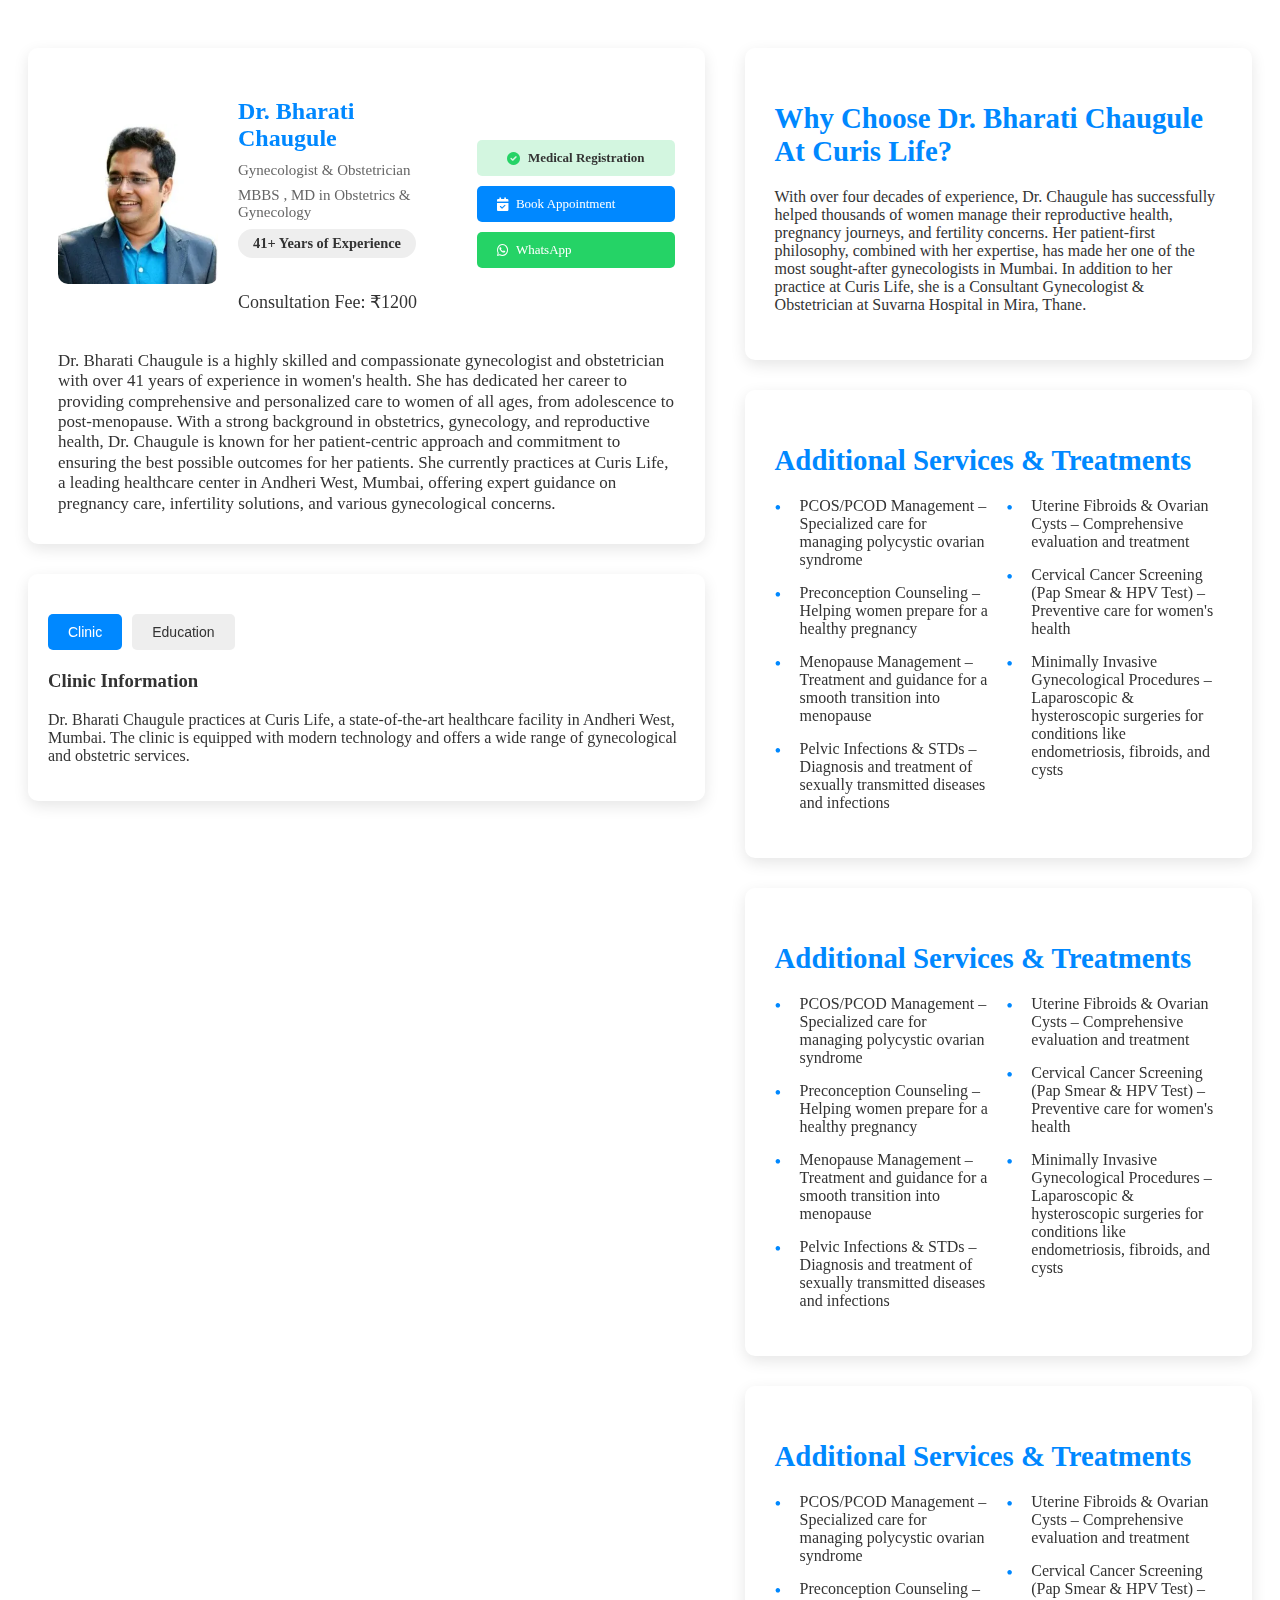
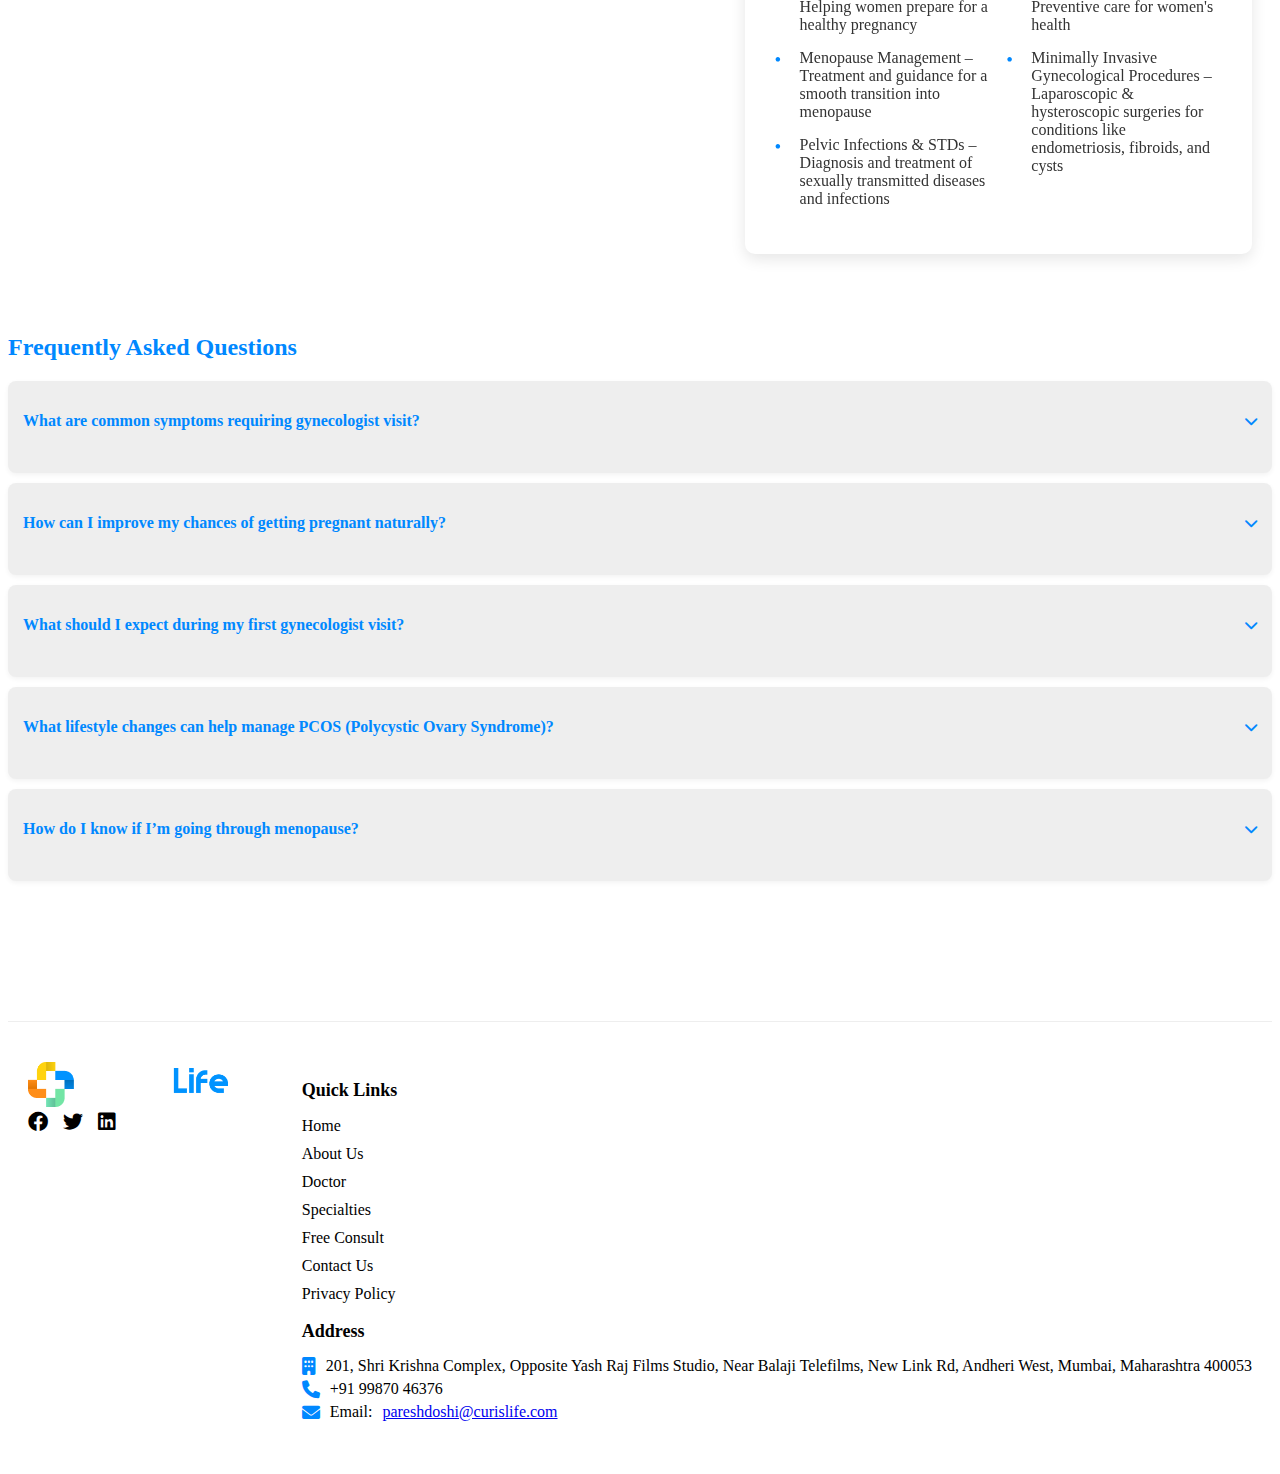
==== dr.html @ 33b1bb9e "first commit" ====
<!DOCTYPE html>
<html lang="en">

<head>
    <meta charset="UTF-8">
    <meta name="viewport" content="width=device-width, initial-scale=1.0">
    <meta name="description"
        content="Dr. Bharati Chaugule - Experienced Gynecologist & Obstetrician in Andheri West, Mumbai">
    <link rel="stylesheet" href="https://cdnjs.cloudflare.com/ajax/libs/font-awesome/6.0.0/css/all.min.css">
    <title>Dr. Bharati Chaugule - Gynecologist | Curis Life</title>
    <style>
        :root {
            --primary-color: #08f;
            /* Blue for primary elements */
            --whatsapp-color: #25d366;
            /* WhatsApp green */
            --text-color: #333;
            /* Main text color */
            --light-bg: #eeeeee;
            /* Light background */
            --white: #ffffff;
            /* White background */
        }

        .main-content {
            padding: 40px 0;
            color: var(--text-color);
        }

        .container {
            max-width: 1300px;
            margin: 0 auto;
            padding: 0 20px;
            display: flex;
            gap: 40px;
        }

        .left-column {
            flex: 4;
        }

        .right-column {
            flex: 3;
        }

        .doctor-profile-box {
            background: var(--white);
            padding: 30px;
            border-radius: 10px;
            box-shadow: 0 5px 15px rgba(0, 0, 0, 0.1);
        }

        .doctor-profile {
            display: flex;
            align-items: center;
            gap: 20px;
            margin-bottom: 20px;
        }

        .doctor-photo {
            width: 160px;
            height: 160px;
            object-fit: cover;
            border-radius: 10px;
        }

        .doctor-info {
            flex: 1;
        }

        .doctor-info h2 {
            font-size: 24px;
            margin-bottom: 10px;
            color: var(--primary-color);
        }

        .specialization {
            font-size: 15px;
            color: #666;
            margin: 8px 0;
        }

        .fees {
            font-size: 18px;
        }

        .experience-badge {
            background: var(--light-bg);
            color: var(--text-color);
            padding: 6px 15px;
            border-radius: 20px;
            display: inline-block;
            margin-bottom: 15px;
            font-size: 0.9rem;
            font-weight: bold;
        }

        .action-buttons {
            display: flex;
            flex-direction: column;
            gap: 10px;
            margin-left: auto;
        }

        .btn {
            padding: 10px 20px;
            border-radius: 5px;
            font-size: 13px;
            font-weight: 500;
            display: flex;
            align-items: center;
            gap: 8px;
            text-decoration: none;
            transition: all 0.3s ease;
        }

        .medical-registration {
            padding: 10px 30px;
            font-size: 13px;
            font-weight: bold;
            display: flex;
            align-items: center;
            gap: 8px;
            color: var(--text-color);
            background: rgba(37, 211, 102, 0.2);
            border-radius: 5px;
        }

        .btn-primary {
            background: var(--primary-color);
            color: var(--white);
        }

        .btn-primary:hover {
            background: #0073e6;
        }

        .btn-whatsapp {
            background: var(--whatsapp-color);
            color: var(--white);
        }

        .btn-whatsapp:hover {
            background: #128c7e;
        }

        .doctor-description {
            font-size: 17px;
            color: var(--text-color);
            line-height: 1.2;
            margin-top: 20px;
        }

        .toggle-section {
            background: var(--white);
            padding: 20px;
            margin: 30px 0;
            border-radius: 10px;
            box-shadow: 0 5px 15px rgba(0, 0, 0, 0.1);
        }

        .toggle-buttons {
            display: flex;
            gap: 10px;
            margin-top: 20px;
        }

        .toggle-btn {
            padding: 10px 20px;
            border: none;
            border-radius: 5px;
            background: var(--light-bg);
            color: var(--text-color);
            cursor: pointer;
            font-size: 14px;
            transition: all 0.3s ease;
        }

        .toggle-btn.active {
            background: var(--primary-color);
            color: var(--white);
        }

        .toggle-content {
            display: none;
            margin-top: 20px;
        }

        .toggle-content.active {
            display: block;
        }

        .info-section {
            margin-bottom: 40px;
        }

        .info-box {
            background: var(--white);
            padding: 30px;
            border-radius: 10px;
            box-shadow: 0 5px 15px rgba(0, 0, 0, 0.1);
            margin-bottom: 30px;
        }

        .info-box h2 {
            color: var(--primary-color);
            margin-bottom: 20px;
            font-size: 1.8rem;
        }

        .services-list {
            columns: 2;
            list-style-type: none;
            padding: 0;
        }

        .services-list li {
            margin-bottom: 15px;
            padding-left: 25px;
            position: relative;
            break-inside: avoid;
        }

        .services-list li:before {
            content: "•";
            color: var(--primary-color);
            position: absolute;
            left: 0;
            font-size: 1.2em;
        }

        .faq-box {
            margin-top: 40px;
        }

        .faq-box h2 {
            font-size: 1.5rem;
            color: var(--primary-color);
            margin-bottom: 20px;
        }

        .faq-list {
            margin-top: 10px;
        }

        .faq-item {
            background: var(--light-bg);
            padding: 15px;
            margin: 10px 0;
            border-radius: 8px;
            box-shadow: 0 2px 5px rgba(0, 0, 0, 0.05);
        }

        .faq-question {
            color: var(--primary-color);
            margin-bottom: 8px;
            font-size: 1rem;
        }

        .faq-answer {
            color: #555;
            font-size: 0.9rem;
            line-height: 1.5;
        }

        .faq-box {
            margin: 40px auto;
        }

        .faq-box h2 {
            font-size: 1.5rem;
            color: var(--primary-color);
            margin-bottom: 20px;
        }

        .faq-list {
            margin-top: 10px;
        }

        .faq-item {
            background: var(--light-bg);
            padding: 15px;
            margin: 10px 0;
            border-radius: 8px;
            box-shadow: 0 2px 5px rgba(0, 0, 0, 0.05);
            cursor: pointer;
            transition: all 0.3s ease;
        }

        .faq-question {
            color: var(--primary-color);
            margin-bottom: 0;
            font-size: 16px;
            display: flex;
            justify-content: space-between;
            align-items: center;
        }

        .faq-question i {
            font-size: 14px;
            transition: transform 0.3s ease;
        }

        .faq-answer {
            color: #555;
            font-size: 14px;
            line-height: 1.5;
            max-height: 0;
            overflow: hidden;
            transition: max-height 0.3s ease, padding-top 0.3s ease;
        }

        .faq-item.active .faq-answer {
            max-height: 200px;
            /* Adjust based on content */
            padding-top: 10px;
        }

        .faq-item.active .faq-question i {
            transform: rotate(180deg);
        }

        @media (max-width: 768px) {
            .faq-item {
                padding: 10px;
            }

            .faq-question {
                font-size: 14px;
            }

            .faq-answer {
                font-size: 13px;
            }
        }

        /* Responsive Styles */
        @media (max-width: 768px) {
            .container {
                flex-direction: column;
            }

            .doctor-profile {
                flex-direction: row;
                align-items: flex-start;
                gap: 15px;
            }

            .doctor-photo {
                width: 120px;
                height: 120px;
            }

            .doctor-info h2 {
                font-size: 20px;
            }

            .specialization {
                font-size: 14px;
            }

            .fees {
                font-size: 16px;
            }

            .action-buttons {
                margin-left: 0;
                flex-direction: row;
                gap: 10px;
            }

            .btn {
                padding: 8px 15px;
                font-size: 12px;
            }

            .medical-registration {
                padding: 8px 15px;
                font-size: 12px;
            }

            .services-list {
                columns: 1;
            }

            .left-column {
                position: static;
            }
        }

        @media (min-width: 769px) {
            .left-column {
                position: sticky;
                top: 20px;
                align-self: flex-start;
                height: fit-content;
            }
        }
        .footer-address {
    flex: 1;
    min-width: 200px;
}

.footer-address h3 {
    font-size: 18px;
    margin-bottom: 15px;
    color: var(--bg-white);
}

.footer-address p {
    margin: 5px 0;
    color: var(--bg-white);
    font-size: 16px;
}

footer {
    background: var(--footer-bg);
    padding: 40px 20px;
    border-top: 1px solid var(--light-bg);
    margin-top: 60px;
}

.footer-container {
    max-width: 1300px;
    margin: 0 auto;
    display: flex;
    justify-content: space-between;
    align-items: flex-start;
    gap: 40px;
    flex-wrap: wrap;
}

.footer-logo {
    flex: 1;
    min-width: 200px;
}

.footer-logo img {
    max-width: 200px;
    height: auto;
}

.footer-links {
    flex: 1;
    min-width: 200px;
}

.footer-links h3,
.footer-address h3,
.footer-social h3 {
    font-size: 18px;
    margin-bottom: 15px;
    color: var(--bg-white);
}

.footer-links ul {
    list-style: none;
    padding: 0;
}

.footer-links ul li {
    margin-bottom: 10px;
}

.footer-links ul li a {
    color: var(--bg-white);
    text-decoration: none;
    transition: color 0.3s ease;
}

.footer-links ul li a:hover {
    color: var(--primary-color);
}

.footer-address {
    flex: 1;
    min-width: 200px;
}

.footer-address p {
    margin: 5px 0;
    color: var(--bg-white);
    font-size: 16px;
    display: flex;
    align-items: center;
    gap: 10px;
}

.footer-address i {
    font-size: 18px;
    color: var(--primary-color);
}

.footer-social {
    flex: 1;
    min-width: 200px;
}

.social-icons {
    display: flex;
    gap: 15px;
}

.social-icons a {
    color: var(--bg-white);
    font-size: 20px;
    transition: color 0.3s ease;
}

.social-icons a:hover {
    color: var(--primary-color);
}

/* Responsive Styles */
@media (max-width: 768px) {
    .footer-container {
        flex-direction: column;
        align-items: center;
        text-align: center;
    }

    .footer-logo,
    .footer-links,
    .footer-address,
    .footer-social {
        text-align: center;
        margin-bottom: 20px;
    }

    .footer-logo img {
        margin-bottom: 20px;
    }

    .footer-address p {
        justify-content: center;
    }

    .social-icons {
        justify-content: center;
    }
}
    </style>
</head>

<body>
    <main class="main-content">
        <div class="container">
            <!-- Left Column: Profile Section -->
            <div class="left-column">
                <div class="doctor-profile-box">
                    <div class="doctor-profile">
                        <img src="Urologist-Abhishek-Shah_Curis-Life-Multispecialty-Clinic-Andheri-West.webp"
                            alt="Dr. Bharati Chaugule" class="doctor-photo">
                        <div class="doctor-info">
                            <h2>Dr. Bharati Chaugule</h2>
                            <p class="specialization">Gynecologist & Obstetrician</p>
                            <p class="specialization">MBBS , MD in Obstetrics & Gynecology</p>
                            <div class="experience-badge">41+ Years of Experience</div>
                            <p class="fees">Consultation Fee: ₹1200</p>
                        </div>
                        <div class="action-buttons">
                            <div class="medical-registration">
                                <i class="fas fa-check-circle" style="color: #25d366;"></i>
                                <span>Medical Registration</span>
                            </div>
                            <a href="tel:+919987046376" class="btn btn-primary">
                                <i class="fas fa-calendar-check"></i> Book Appointment
                            </a>
                            <a href="https://wa.me/919987046376" class="btn btn-whatsapp">
                                <i class="fab fa-whatsapp"></i> WhatsApp
                            </a>
                        </div>
                    </div>
                    <div class="doctor-description">
                        Dr. Bharati Chaugule is a highly skilled and compassionate gynecologist and obstetrician with
                        over 41 years of experience in women's health. She has dedicated her career to providing
                        comprehensive and personalized care to women of all ages, from adolescence to post-menopause.
                        With a strong background in obstetrics, gynecology, and reproductive health, Dr. Chaugule is
                        known for her patient-centric approach and commitment to ensuring the best possible outcomes for
                        her patients. She currently practices at Curis Life, a leading healthcare center in Andheri
                        West, Mumbai, offering expert guidance on pregnancy care, infertility solutions, and various
                        gynecological concerns.
                    </div>
                </div>
                <div class="toggle-section">
                    <div class="toggle-buttons">
                        <button class="toggle-btn active" id="clinicBtn">Clinic</button>
                        <button class="toggle-btn" id="educationBtn">Education</button>
                    </div>

                    <!-- Toggle Content -->
                    <div class="toggle-content active" id="clinicContent">
                        <h3>Clinic Information</h3>
                        <p>Dr. Bharati Chaugule practices at Curis Life, a state-of-the-art healthcare facility in
                            Andheri West, Mumbai. The clinic is equipped with modern technology and offers a wide range
                            of gynecological and obstetric services.</p>
                    </div>

                    <div class="toggle-content" id="educationContent">
                        <h3>Education & Qualifications</h3>
                        <p>Dr. Bharati Chaugule holds an MBBS degree and an MD in Obstetrics & Gynecology. She has over
                            41 years of experience in the field and is a renowned expert in women's health.</p>
                    </div>
                </div>
            </div>

            <!-- Right Column: Info and FAQ Sections -->
            <div class="right-column">
                <!-- Why Choose Section -->
                <div class="info-section">
                    <div class="info-box">
                        <h2>Why Choose Dr. Bharati Chaugule At Curis Life?</h2>
                        <p>With over four decades of experience, Dr. Chaugule has successfully helped thousands of women
                            manage their reproductive health, pregnancy journeys, and fertility concerns. Her
                            patient-first philosophy, combined with her expertise, has made her one of the most
                            sought-after gynecologists in Mumbai. In addition to her practice at Curis Life, she is a
                            Consultant Gynecologist & Obstetrician at Suvarna Hospital in Mira, Thane.</p>
                    </div>

                    <!-- Additional Services Section -->
                    <div class="info-box">
                        <h2>Additional Services & Treatments</h2>
                        <ul class="services-list">
                            <li>PCOS/PCOD Management – Specialized care for managing polycystic ovarian syndrome</li>
                            <li>Preconception Counseling – Helping women prepare for a healthy pregnancy</li>
                            <li>Menopause Management – Treatment and guidance for a smooth transition into menopause
                            </li>
                            <li>Pelvic Infections & STDs – Diagnosis and treatment of sexually transmitted diseases and
                                infections</li>
                            <li>Uterine Fibroids & Ovarian Cysts – Comprehensive evaluation and treatment</li>
                            <li>Cervical Cancer Screening (Pap Smear & HPV Test) – Preventive care for women's health
                            </li>
                            <li>Minimally Invasive Gynecological Procedures – Laparoscopic & hysteroscopic surgeries for
                                conditions like endometriosis, fibroids, and cysts</li>
                        </ul>
                    </div>
                    <div class="info-box">
                        <h2>Additional Services & Treatments</h2>
                        <ul class="services-list">
                            <li>PCOS/PCOD Management – Specialized care for managing polycystic ovarian syndrome</li>
                            <li>Preconception Counseling – Helping women prepare for a healthy pregnancy</li>
                            <li>Menopause Management – Treatment and guidance for a smooth transition into menopause
                            </li>
                            <li>Pelvic Infections & STDs – Diagnosis and treatment of sexually transmitted diseases and
                                infections</li>
                            <li>Uterine Fibroids & Ovarian Cysts – Comprehensive evaluation and treatment</li>
                            <li>Cervical Cancer Screening (Pap Smear & HPV Test) – Preventive care for women's health
                            </li>
                            <li>Minimally Invasive Gynecological Procedures – Laparoscopic & hysteroscopic surgeries for
                                conditions like endometriosis, fibroids, and cysts</li>
                        </ul>
                    </div>
                    <div class="info-box">
                        <h2>Additional Services & Treatments</h2>
                        <ul class="services-list">
                            <li>PCOS/PCOD Management – Specialized care for managing polycystic ovarian syndrome</li>
                            <li>Preconception Counseling – Helping women prepare for a healthy pregnancy</li>
                            <li>Menopause Management – Treatment and guidance for a smooth transition into menopause
                            </li>
                            <li>Pelvic Infections & STDs – Diagnosis and treatment of sexually transmitted diseases and
                                infections</li>
                            <li>Uterine Fibroids & Ovarian Cysts – Comprehensive evaluation and treatment</li>
                            <li>Cervical Cancer Screening (Pap Smear & HPV Test) – Preventive care for women's health
                            </li>
                            <li>Minimally Invasive Gynecological Procedures – Laparoscopic & hysteroscopic surgeries for
                                conditions like endometriosis, fibroids, and cysts</li>
                        </ul>
                    </div>
                </div>
            </div>
        </div>
        <section class="faq-box container-box">
            <h2>Frequently Asked Questions</h2>
            <div class="faq-list">
                <div class="faq-item">
                    <h3 class="faq-question">What are common symptoms requiring gynecologist visit? <i class="fas fa-chevron-down"></i></h3>
                    <p class="faq-answer">Irregular periods, severe cramps, unusual discharge, pelvic pain, abnormal bleeding, infertility concerns, or menopause-related issues.</p>
                </div>
                <div class="faq-item">
                    <h3 class="faq-question">How can I improve my chances of getting pregnant naturally? <i class="fas fa-chevron-down"></i></h3>
                    <p class="faq-answer">Maintain a healthy lifestyle, eat a balanced diet, exercise regularly, track ovulation, and manage stress. Consult a gynecologist if you have been trying for over a year.</p>
                </div>
                <div class="faq-item">
                    <h3 class="faq-question">What should I expect during my first gynecologist visit? <i class="fas fa-chevron-down"></i></h3>
                    <p class="faq-answer">Your first visit may include a detailed medical history review, a physical examination, discussion about menstrual cycles, birth control options, and any concerns you may have regarding reproductive health. A Pap smear or pelvic ultrasound may be recommended if necessary.</p>
                </div>
                <div class="faq-item">
                    <h3 class="faq-question">What lifestyle changes can help manage PCOS (Polycystic Ovary Syndrome)? <i class="fas fa-chevron-down"></i></h3>
                    <p class="faq-answer">PCOS can be managed through weight management, a healthy diet (low in processed sugars), regular exercise, and hormonal therapy if needed. Your gynecologist may also recommend medications to regulate periods and control symptoms.</p>
                </div>
                <div class="faq-item">
                    <h3 class="faq-question">How do I know if I’m going through menopause? <i class="fas fa-chevron-down"></i></h3>
                    <p class="faq-answer">Menopause typically occurs between 45-55 years and is marked by symptoms like hot flashes, night sweats, mood swings, vaginal dryness, and irregular periods. A gynecologist can help manage symptoms with hormone therapy, lifestyle adjustments, and nutritional guidance.</p>
                </div>
            </div>
        </section>
        
    </main>

    <footer>
        <div class="footer-container container-box">
            <!-- Logo Section -->
            <div class="footer-logo">
                <img src="footer-logo.png" alt="Curis Life Logo">
                <div class="social-icons">
                    <a href="#" aria-label="Facebook"><i class="fab fa-facebook"></i></a>
                    <a href="#" aria-label="Twitter"><i class="fab fa-twitter"></i></a>
                    <a href="#" aria-label="LinkedIn"><i class="fab fa-linkedin"></i></a>
                </div>
            </div>


            <!-- Quick Links -->
            <div class="footer-content">
                <div class="footer-links">
                    <h3>Quick Links</h3>
                    <ul>
                        <li><a href="#">Home</a></li>
                        <li><a href="https://curislife.com/about-us/">About Us</a></li>
                        <li><a href="https://curislife.com/doctors/">Doctor</a></li>
                        <li><a href="https://curislife.com/specialties/">Specialties</a></li>
                        <li><a href="https://curislife.com/contact-us/">Free Consult</a></li>
                        <li><a href="https://curislife.com/contact-us/">Contact Us</a></li>
                        <li><a href="https://curislife.com/privacy-policy/">Privacy Policy</a></li>
                    </ul>
                </div>

                <!-- Address -->
                <div class="footer-address">
                    <h3>Address</h3>
                    <p><i class="fas fa-building"></i> 201, Shri Krishna Complex, Opposite Yash Raj Films Studio, Near Balaji Telefilms, New Link Rd, Andheri West, Mumbai, Maharashtra 400053</p>
                    <p><i class="fas fa-phone"></i> +91 99870 46376</p>
                    <p><i class="fas fa-envelope"></i> Email: <a href="mailto:Healxhub@gmail.com">pareshdoshi@curislife.com</a></p>
                </div>
            </div>


        </div>

    </footer>

    <script>
        // JavaScript to handle button clicks and toggle content
        const clinicBtn = document.getElementById('clinicBtn');
        const educationBtn = document.getElementById('educationBtn');
        const clinicContent = document.getElementById('clinicContent');
        const educationContent = document.getElementById('educationContent');

        clinicBtn.addEventListener('click', () => {
            clinicBtn.classList.add('active');
            educationBtn.classList.remove('active');
            clinicContent.classList.add('active');
            educationContent.classList.remove('active');
        });

        educationBtn.addEventListener('click', () => {
            educationBtn.classList.add('active');
            clinicBtn.classList.remove('active');
            educationContent.classList.add('active');
            clinicContent.classList.remove('active');
        });

        // JavaScript to handle FAQ dropdown functionality
        document.querySelectorAll('.faq-item').forEach(item => {
            const question = item.querySelector('.faq-question');
            const answer = item.querySelector('.faq-answer');

            question.addEventListener('click', () => {
                item.classList.toggle('active');
                if (item.classList.contains('active')) {
                    answer.style.maxHeight = answer.scrollHeight + 'px';
                } else {
                    answer.style.maxHeight = '0';
                }
            });
        });
    </script>
</body>

</html>
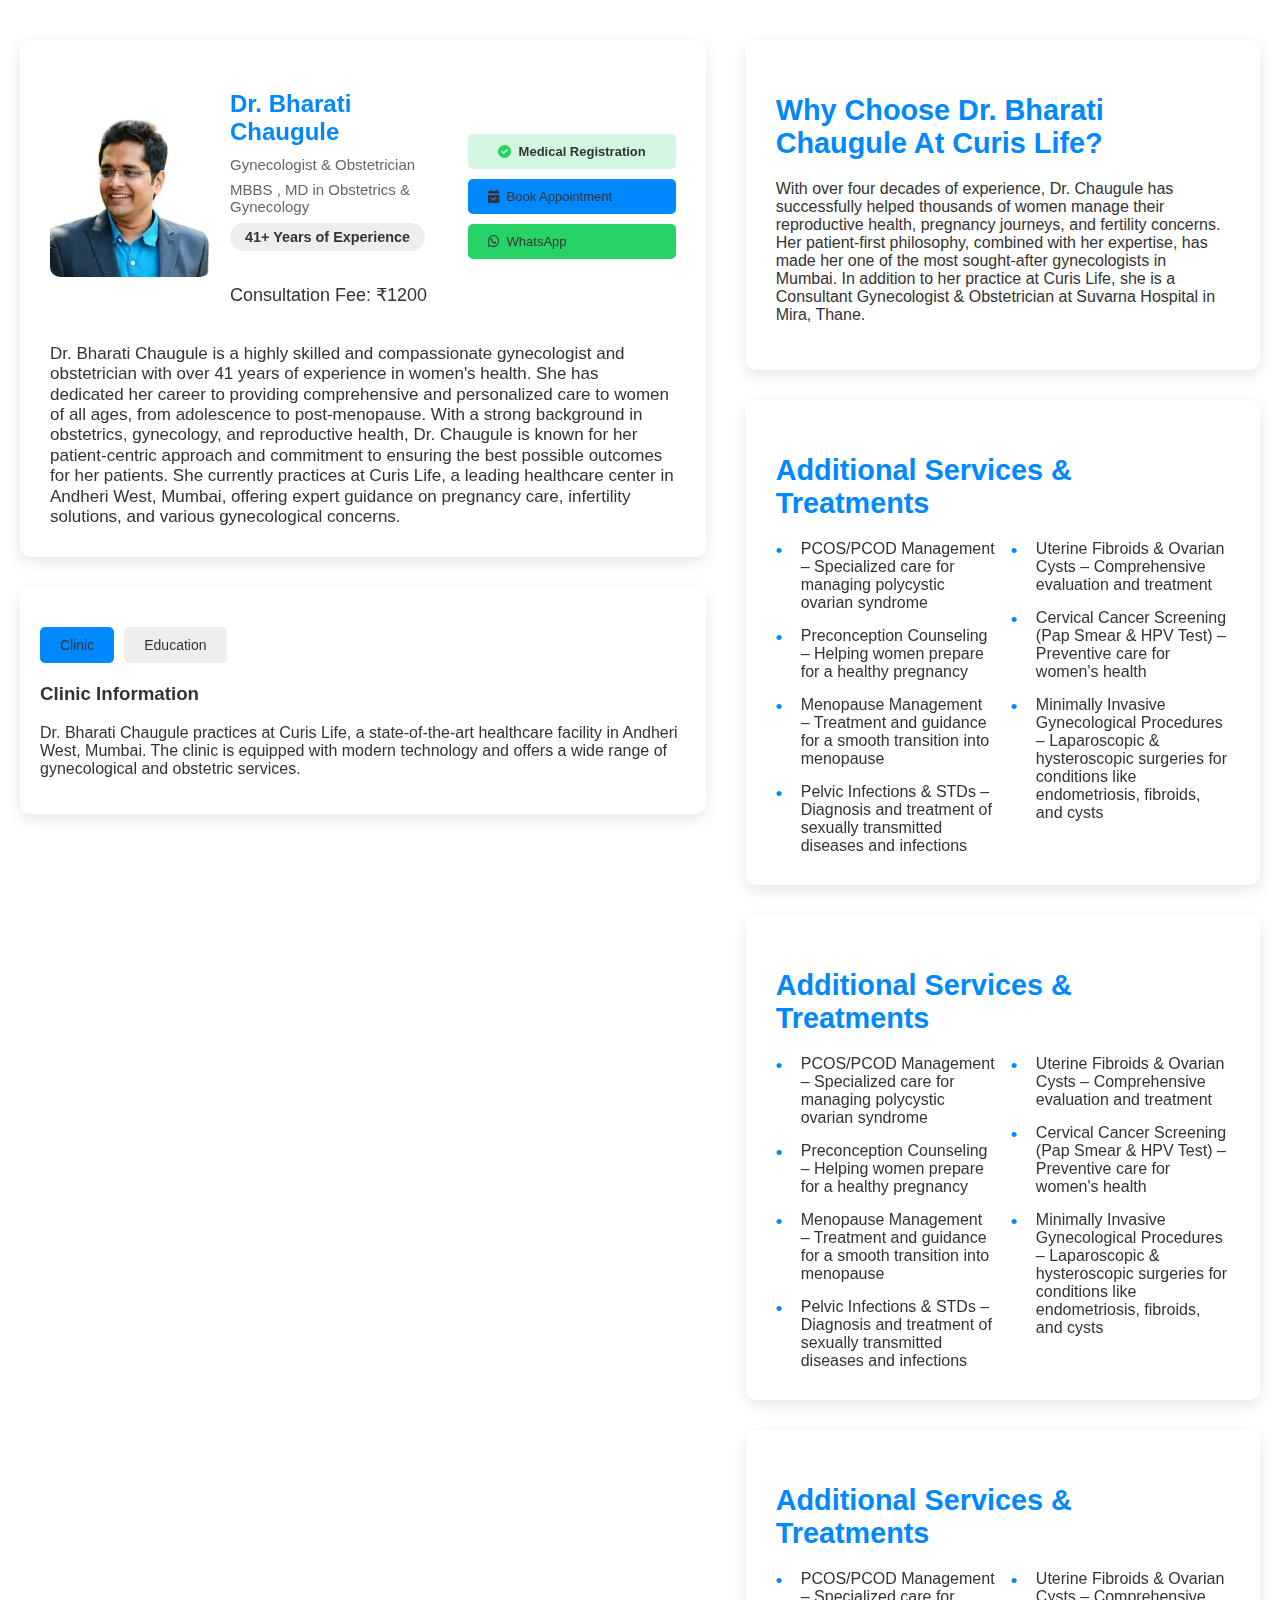
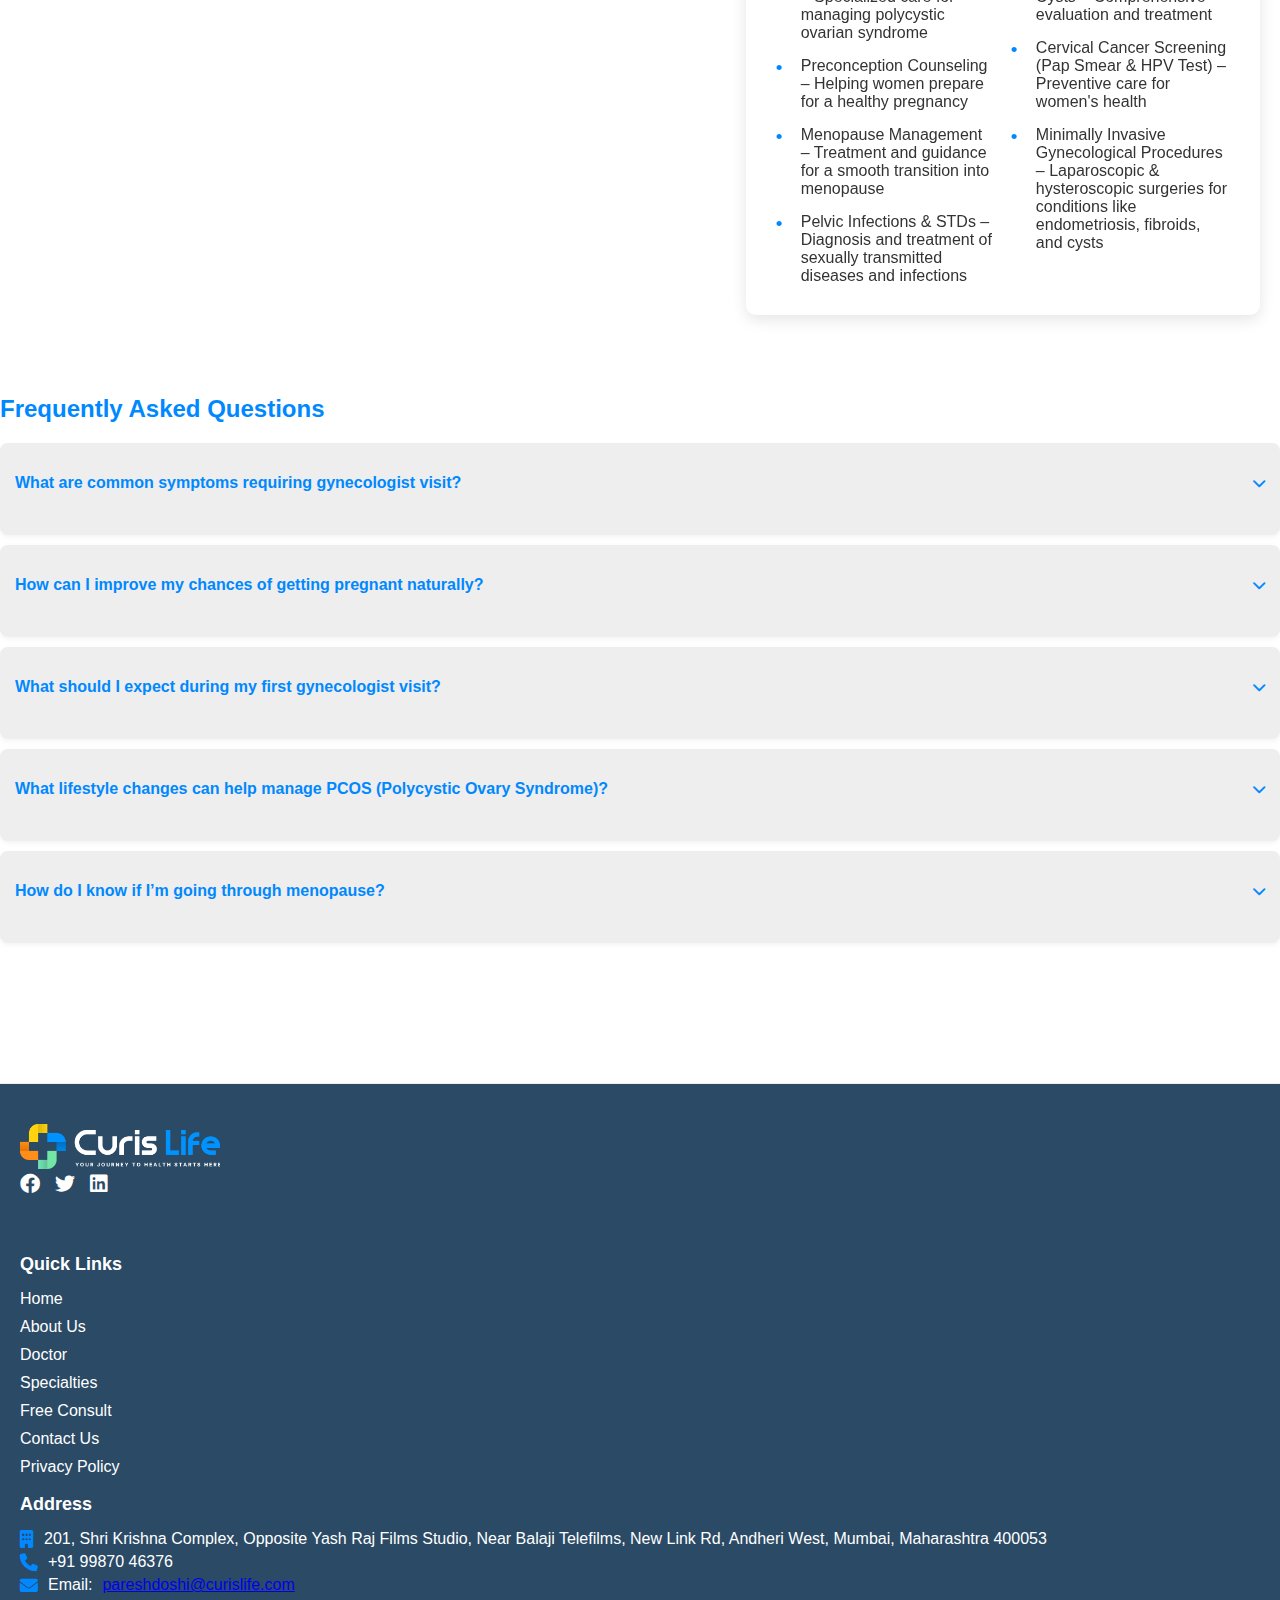
==== commit 0ceea302: "`Updated dr.html and styles.css files with various CSS and HTML changes`" ====
--- a/dr.html
+++ b/dr.html
@@ -9,18 +9,29 @@
     <link rel="stylesheet" href="https://cdnjs.cloudflare.com/ajax/libs/font-awesome/6.0.0/css/all.min.css">
     <title>Dr. Bharati Chaugule - Gynecologist | Curis Life</title>
     <style>
+        body,
+        ul {
+            margin: 0;
+            padding: 0;
+            list-style: none;
+            font-family: Arial, sans-serif;
+        }
+
+
         :root {
             --primary-color: #08f;
-            /* Blue for primary elements */
+            --bg-gray: #f0f0f0;
+            --bg-white: #fff;
+            --hover-color: #034993;
+            --content-padding: 5%;
+            --black-color: #000;
             --whatsapp-color: #25d366;
-            /* WhatsApp green */
             --text-color: #333;
-            /* Main text color */
             --light-bg: #eeeeee;
-            /* Light background */
-            --white: #ffffff;
-            /* White background */
-        }
+            --footer-bg: #2a4a66;
+            --black: var(--black-color);
+        }
+
 
         .main-content {
             padding: 40px 0;
@@ -396,149 +407,150 @@
                 height: fit-content;
             }
         }
+
         .footer-address {
-    flex: 1;
-    min-width: 200px;
-}
-
-.footer-address h3 {
-    font-size: 18px;
-    margin-bottom: 15px;
-    color: var(--bg-white);
-}
-
-.footer-address p {
-    margin: 5px 0;
-    color: var(--bg-white);
-    font-size: 16px;
-}
-
-footer {
-    background: var(--footer-bg);
-    padding: 40px 20px;
-    border-top: 1px solid var(--light-bg);
-    margin-top: 60px;
-}
-
-.footer-container {
-    max-width: 1300px;
-    margin: 0 auto;
-    display: flex;
-    justify-content: space-between;
-    align-items: flex-start;
-    gap: 40px;
-    flex-wrap: wrap;
-}
-
-.footer-logo {
-    flex: 1;
-    min-width: 200px;
-}
-
-.footer-logo img {
-    max-width: 200px;
-    height: auto;
-}
-
-.footer-links {
-    flex: 1;
-    min-width: 200px;
-}
-
-.footer-links h3,
-.footer-address h3,
-.footer-social h3 {
-    font-size: 18px;
-    margin-bottom: 15px;
-    color: var(--bg-white);
-}
-
-.footer-links ul {
-    list-style: none;
-    padding: 0;
-}
-
-.footer-links ul li {
-    margin-bottom: 10px;
-}
-
-.footer-links ul li a {
-    color: var(--bg-white);
-    text-decoration: none;
-    transition: color 0.3s ease;
-}
-
-.footer-links ul li a:hover {
-    color: var(--primary-color);
-}
-
-.footer-address {
-    flex: 1;
-    min-width: 200px;
-}
-
-.footer-address p {
-    margin: 5px 0;
-    color: var(--bg-white);
-    font-size: 16px;
-    display: flex;
-    align-items: center;
-    gap: 10px;
-}
-
-.footer-address i {
-    font-size: 18px;
-    color: var(--primary-color);
-}
-
-.footer-social {
-    flex: 1;
-    min-width: 200px;
-}
-
-.social-icons {
-    display: flex;
-    gap: 15px;
-}
-
-.social-icons a {
-    color: var(--bg-white);
-    font-size: 20px;
-    transition: color 0.3s ease;
-}
-
-.social-icons a:hover {
-    color: var(--primary-color);
-}
-
-/* Responsive Styles */
-@media (max-width: 768px) {
-    .footer-container {
-        flex-direction: column;
-        align-items: center;
-        text-align: center;
-    }
-
-    .footer-logo,
-    .footer-links,
-    .footer-address,
-    .footer-social {
-        text-align: center;
-        margin-bottom: 20px;
-    }
-
-    .footer-logo img {
-        margin-bottom: 20px;
-    }
-
-    .footer-address p {
-        justify-content: center;
-    }
-
-    .social-icons {
-        justify-content: center;
-    }
-}
+            flex: 1;
+            min-width: 200px;
+        }
+
+        .footer-address h3 {
+            font-size: 18px;
+            margin-bottom: 15px;
+            color: var(--bg-white);
+        }
+
+        .footer-address p {
+            margin: 5px 0;
+            color: var(--bg-white);
+            font-size: 16px;
+        }
+
+        footer {
+            background: var(--footer-bg);
+            padding: 40px 20px;
+            border-top: 1px solid var(--light-bg);
+            margin-top: 60px;
+        }
+
+        .footer-container {
+            max-width: 1300px;
+            margin: 0 auto;
+            display: flex;
+            justify-content: space-between;
+            align-items: flex-start;
+            gap: 40px;
+            flex-wrap: wrap;
+        }
+
+        .footer-logo {
+            flex: 1;
+            min-width: 200px;
+        }
+
+        .footer-logo img {
+            max-width: 200px;
+            height: auto;
+        }
+
+        .footer-links {
+            flex: 1;
+            min-width: 200px;
+        }
+
+        .footer-links h3,
+        .footer-address h3,
+        .footer-social h3 {
+            font-size: 18px;
+            margin-bottom: 15px;
+            color: var(--bg-white);
+        }
+
+        .footer-links ul {
+            list-style: none;
+            padding: 0;
+        }
+
+        .footer-links ul li {
+            margin-bottom: 10px;
+        }
+
+        .footer-links ul li a {
+            color: var(--bg-white);
+            text-decoration: none;
+            transition: color 0.3s ease;
+        }
+
+        .footer-links ul li a:hover {
+            color: var(--primary-color);
+        }
+
+        .footer-address {
+            flex: 1;
+            min-width: 200px;
+        }
+
+        .footer-address p {
+            margin: 5px 0;
+            color: var(--bg-white);
+            font-size: 16px;
+            display: flex;
+            align-items: center;
+            gap: 10px;
+        }
+
+        .footer-address i {
+            font-size: 18px;
+            color: var(--primary-color);
+        }
+
+        .footer-social {
+            flex: 1;
+            min-width: 200px;
+        }
+
+        .social-icons {
+            display: flex;
+            gap: 15px;
+        }
+
+        .social-icons a {
+            color: var(--bg-white);
+            font-size: 20px;
+            transition: color 0.3s ease;
+        }
+
+        .social-icons a:hover {
+            color: var(--primary-color);
+        }
+
+        /* Responsive Styles */
+        @media (max-width: 768px) {
+            .footer-container {
+                flex-direction: column;
+                align-items: center;
+                text-align: center;
+            }
+
+            .footer-logo,
+            .footer-links,
+            .footer-address,
+            .footer-social {
+                text-align: center;
+                margin-bottom: 20px;
+            }
+
+            .footer-logo img {
+                margin-bottom: 20px;
+            }
+
+            .footer-address p {
+                justify-content: center;
+            }
+
+            .social-icons {
+                justify-content: center;
+            }
+        }
     </style>
 </head>
 
@@ -673,28 +685,44 @@
             <h2>Frequently Asked Questions</h2>
             <div class="faq-list">
                 <div class="faq-item">
-                    <h3 class="faq-question">What are common symptoms requiring gynecologist visit? <i class="fas fa-chevron-down"></i></h3>
-                    <p class="faq-answer">Irregular periods, severe cramps, unusual discharge, pelvic pain, abnormal bleeding, infertility concerns, or menopause-related issues.</p>
+                    <h3 class="faq-question">What are common symptoms requiring gynecologist visit? <i
+                            class="fas fa-chevron-down"></i></h3>
+                    <p class="faq-answer">Irregular periods, severe cramps, unusual discharge, pelvic pain, abnormal
+                        bleeding, infertility concerns, or menopause-related issues.</p>
                 </div>
                 <div class="faq-item">
-                    <h3 class="faq-question">How can I improve my chances of getting pregnant naturally? <i class="fas fa-chevron-down"></i></h3>
-                    <p class="faq-answer">Maintain a healthy lifestyle, eat a balanced diet, exercise regularly, track ovulation, and manage stress. Consult a gynecologist if you have been trying for over a year.</p>
+                    <h3 class="faq-question">How can I improve my chances of getting pregnant naturally? <i
+                            class="fas fa-chevron-down"></i></h3>
+                    <p class="faq-answer">Maintain a healthy lifestyle, eat a balanced diet, exercise regularly, track
+                        ovulation, and manage stress. Consult a gynecologist if you have been trying for over a year.
+                    </p>
                 </div>
                 <div class="faq-item">
-                    <h3 class="faq-question">What should I expect during my first gynecologist visit? <i class="fas fa-chevron-down"></i></h3>
-                    <p class="faq-answer">Your first visit may include a detailed medical history review, a physical examination, discussion about menstrual cycles, birth control options, and any concerns you may have regarding reproductive health. A Pap smear or pelvic ultrasound may be recommended if necessary.</p>
+                    <h3 class="faq-question">What should I expect during my first gynecologist visit? <i
+                            class="fas fa-chevron-down"></i></h3>
+                    <p class="faq-answer">Your first visit may include a detailed medical history review, a physical
+                        examination, discussion about menstrual cycles, birth control options, and any concerns you may
+                        have regarding reproductive health. A Pap smear or pelvic ultrasound may be recommended if
+                        necessary.</p>
                 </div>
                 <div class="faq-item">
-                    <h3 class="faq-question">What lifestyle changes can help manage PCOS (Polycystic Ovary Syndrome)? <i class="fas fa-chevron-down"></i></h3>
-                    <p class="faq-answer">PCOS can be managed through weight management, a healthy diet (low in processed sugars), regular exercise, and hormonal therapy if needed. Your gynecologist may also recommend medications to regulate periods and control symptoms.</p>
+                    <h3 class="faq-question">What lifestyle changes can help manage PCOS (Polycystic Ovary Syndrome)? <i
+                            class="fas fa-chevron-down"></i></h3>
+                    <p class="faq-answer">PCOS can be managed through weight management, a healthy diet (low in
+                        processed sugars), regular exercise, and hormonal therapy if needed. Your gynecologist may also
+                        recommend medications to regulate periods and control symptoms.</p>
                 </div>
                 <div class="faq-item">
-                    <h3 class="faq-question">How do I know if I’m going through menopause? <i class="fas fa-chevron-down"></i></h3>
-                    <p class="faq-answer">Menopause typically occurs between 45-55 years and is marked by symptoms like hot flashes, night sweats, mood swings, vaginal dryness, and irregular periods. A gynecologist can help manage symptoms with hormone therapy, lifestyle adjustments, and nutritional guidance.</p>
+                    <h3 class="faq-question">How do I know if I’m going through menopause? <i
+                            class="fas fa-chevron-down"></i></h3>
+                    <p class="faq-answer">Menopause typically occurs between 45-55 years and is marked by symptoms like
+                        hot flashes, night sweats, mood swings, vaginal dryness, and irregular periods. A gynecologist
+                        can help manage symptoms with hormone therapy, lifestyle adjustments, and nutritional guidance.
+                    </p>
                 </div>
             </div>
         </section>
-        
+
     </main>
 
     <footer>
@@ -728,9 +756,11 @@
                 <!-- Address -->
                 <div class="footer-address">
                     <h3>Address</h3>
-                    <p><i class="fas fa-building"></i> 201, Shri Krishna Complex, Opposite Yash Raj Films Studio, Near Balaji Telefilms, New Link Rd, Andheri West, Mumbai, Maharashtra 400053</p>
+                    <p><i class="fas fa-building"></i> 201, Shri Krishna Complex, Opposite Yash Raj Films Studio, Near
+                        Balaji Telefilms, New Link Rd, Andheri West, Mumbai, Maharashtra 400053</p>
                     <p><i class="fas fa-phone"></i> +91 99870 46376</p>
-                    <p><i class="fas fa-envelope"></i> Email: <a href="mailto:Healxhub@gmail.com">pareshdoshi@curislife.com</a></p>
+                    <p><i class="fas fa-envelope"></i> Email: <a
+                            href="mailto:Healxhub@gmail.com">pareshdoshi@curislife.com</a></p>
                 </div>
             </div>
 
